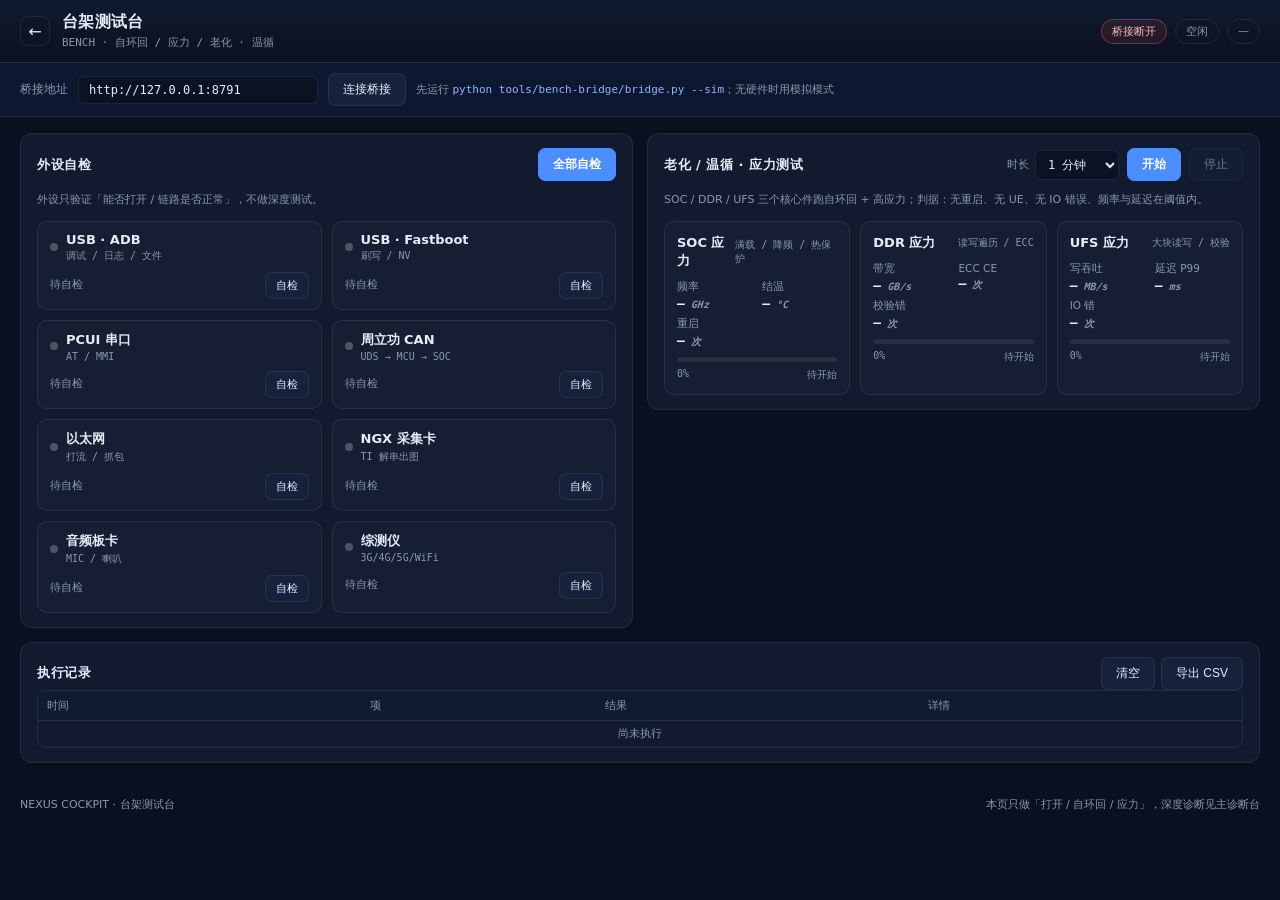
==== bench.html @ 014be73a "feat(bench): 新增台架测试台（外设自检 + SOC/DDR/UFS 应力） - bench.html/js/css：8 类外设一键自检、三核心件应力测试、执行记录与 CSV 导出 - to" ====
<!DOCTYPE html>
<html lang="zh-CN">
<head>
<meta charset="UTF-8">
<meta name="viewport" content="width=device-width, initial-scale=1.0">
<title>台架测试台 · NEXUS COCKPIT</title>
<link rel="stylesheet" href="can.css">
<link rel="stylesheet" href="bench.css">
</head>
<body>
<header class="topbar">
  <div class="brand">
    <a class="back" href="index.html" title="返回诊断台">←</a>
    <div>
      <div class="brand-name">台架测试台</div>
      <div class="brand-sub">BENCH · 自环回 / 应力 / 老化 · 温循</div>
    </div>
  </div>
  <div class="top-status">
    <span class="pill" id="bridgePill">桥接未连接</span>
    <span class="pill" id="runPill">空闲</span>
    <span class="pill" id="modePill">—</span>
  </div>
</header>

<div class="bridge-bar">
  <label>桥接地址</label>
  <input id="bridgeUrl" value="http://127.0.0.1:8791" spellcheck="false">
  <button id="bridgeConnect" class="btn">连接桥接</button>
  <span class="hint">先运行 <code>python tools/bench-bridge/bridge.py --sim</code>；无硬件时用模拟模式</span>
</div>

<main class="layout">
  <section class="panel">
    <div class="panel-head">
      <h2>外设自检</h2>
      <button id="btnSelfAll" class="btn primary">全部自检</button>
    </div>
    <p class="note">外设只验证「能否打开 / 链路是否正常」，不做深度测试。</p>
    <div id="deviceGrid" class="device-grid"></div>
  </section>

  <section class="panel">
    <div class="panel-head">
      <h2>老化 / 温循 · 应力测试</h2>
      <div class="stress-tools">
        <label>时长
          <select id="duration">
            <option value="60">1 分钟</option>
            <option value="600">10 分钟</option>
            <option value="3600">1 小时</option>
            <option value="28800">8 小时</option>
            <option value="86400">24 小时</option>
          </select>
        </label>
        <button id="btnStressStart" class="btn primary">开始</button>
        <button id="btnStressStop" class="btn" disabled>停止</button>
      </div>
    </div>
    <p class="note">SOC / DDR / UFS 三个核心件跑自环回 + 高应力；判据：无重启、无 UE、无 IO 错误、频率与延迟在阈值内。</p>
    <div id="stressGrid" class="stress-grid"></div>
  </section>

  <section class="panel wide">
    <div class="panel-head">
      <h2>执行记录</h2>
      <div class="monitor-tools">
        <button id="btnClearLog" class="btn">清空</button>
        <button id="btnExport" class="btn">导出 CSV</button>
      </div>
    </div>
    <div class="table-wrap short">
      <table class="frame-table">
        <thead><tr><th>时间</th><th>项</th><th>结果</th><th>详情</th></tr></thead>
        <tbody id="logBody"><tr class="empty"><td colspan="4">尚未执行</td></tr></tbody>
      </table>
    </div>
  </section>
</main>

<footer class="foot">
  <span>NEXUS COCKPIT · 台架测试台</span>
  <span>本页只做「打开 / 自环回 / 应力」，深度诊断见主诊断台</span>
</footer>

<script src="bench.js"></script>
</body>
</html>
---- can.css ----
﻿:root {
  --bg: #0b1020;
  --panel: #111a2e;
  --line: rgba(255, 255, 255, 0.08);
  --ink: #e6edf7;
  --muted: #8b98ab;
  --accent: #4c8dff;
  --ok: #3ba776;
  --warn: #e8a33d;
  --rx: #22d3ee;
  --tx: #a3e635;
  --mono: Consolas, "Cascadia Mono", monospace;
}

* { box-sizing: border-box; }
[hidden] { display: none !important; }

body {
  margin: 0;
  background: var(--bg);
  color: var(--ink);
  font-family: "Microsoft YaHei", "PingFang SC", system-ui, sans-serif;
  font-size: 13px;
}

.topbar {
  display: flex; align-items: center; justify-content: space-between;
  padding: 12px 20px; border-bottom: 1px solid var(--line);
  background: linear-gradient(180deg, #101a30, #0b1020);
}
.brand { display: flex; align-items: center; gap: 12px; }
.back {
  display: grid; place-items: center; width: 30px; height: 30px;
  border-radius: 8px; border: 1px solid var(--line); color: var(--ink);
  text-decoration: none; font-size: 16px;
}
.back:hover { border-color: var(--accent); color: var(--accent); }
.brand-name { font-size: 16px; font-weight: 600; letter-spacing: 0.02em; }
.brand-sub { font-family: var(--mono); font-size: 11px; color: var(--muted); margin-top: 2px; }

.top-status { display: flex; gap: 8px; }
.pill {
  padding: 4px 10px; border-radius: 99px; font-size: 11px;
  border: 1px solid var(--line); color: var(--muted);
}
.pill.on { color: #bdf0d4; border-color: rgba(59, 167, 118, 0.5); background: rgba(59, 167, 118, 0.12); }
.pill.off { color: #f3b7b7; border-color: rgba(217, 74, 74, 0.5); background: rgba(217, 74, 74, 0.12); }

.bridge-bar {
  display: flex; align-items: center; gap: 10px;
  padding: 10px 20px; border-bottom: 1px solid var(--line); background: #0e1730;
}
.bridge-bar label { color: var(--muted); font-size: 12px; }
.bridge-bar input {
  width: 240px; padding: 6px 10px; border-radius: 6px;
  border: 1px solid var(--line); background: #0b1224; color: var(--ink);
  font-family: var(--mono); font-size: 12px;
}
.hint { color: var(--muted); font-size: 11px; }
.hint code { font-family: var(--mono); color: #8fb4ff; }

.layout {
  display: grid; grid-template-columns: 320px 380px 1fr;
  gap: 14px; padding: 16px 20px 24px; align-items: start;
}

.panel {
  background: var(--panel); border: 1px solid var(--line);
  border-radius: 12px; padding: 14px 16px;
}
.panel h2 { margin: 0 0 12px; font-size: 13px; font-weight: 600; letter-spacing: 0.04em; }

.form { display: grid; gap: 10px; }
.form label { display: grid; gap: 5px; font-size: 11px; color: var(--muted); }
.form label.check { display: flex; align-items: center; gap: 7px; }
.form input, .form select {
  padding: 7px 10px; border-radius: 6px; border: 1px solid var(--line);
  background: #0b1224; color: var(--ink); font-family: var(--mono); font-size: 12px;
}
.form input:focus, .form select:focus { outline: none; border-color: var(--accent); }

.row { display: flex; flex-wrap: wrap; gap: 8px; margin-top: 12px; }
.btn {
  padding: 7px 14px; border-radius: 7px; border: 1px solid var(--line);
  background: #16223c; color: var(--ink); font-size: 12px; cursor: pointer;
}
.btn:hover { border-color: var(--accent); }
.btn:disabled { opacity: 0.45; cursor: not-allowed; }
.btn.primary { background: var(--accent); border-color: var(--accent); color: #fff; font-weight: 600; }
.btn.quick { font-family: var(--mono); font-size: 11px; padding: 6px 9px; }

.note { margin: 10px 0 0; color: var(--muted); font-size: 11px; line-height: 1.6; }

.monitor { grid-column: 3; min-width: 0; }
.monitor-head { display: flex; align-items: center; justify-content: space-between; gap: 10px; }
.monitor-tools { display: flex; gap: 6px; }
.monitor-tools input {
  width: 220px; padding: 6px 9px; border-radius: 6px; border: 1px solid var(--line);
  background: #0b1224; color: var(--ink); font-family: var(--mono); font-size: 11px;
}

.stats {
  display: flex; gap: 18px; margin: 10px 0 8px;
  font-family: var(--mono); font-size: 11px; color: var(--muted);
}
.stats b { color: var(--ink); font-weight: 600; }

.table-wrap { max-height: 62vh; overflow: auto; border: 1px solid var(--line); border-radius: 8px; }
.frame-table { width: 100%; border-collapse: collapse; font-family: var(--mono); font-size: 11px; }
.frame-table th {
  position: sticky; top: 0; background: #101a30; color: var(--muted);
  font-weight: 500; text-align: left; padding: 7px 9px; border-bottom: 1px solid var(--line);
}
.frame-table td { padding: 5px 9px; border-bottom: 1px solid rgba(255, 255, 255, 0.04); }
.frame-table tbody tr:hover { background: rgba(76, 141, 255, 0.07); }
.frame-table .dir-rx { color: var(--rx); }
.frame-table .dir-tx { color: var(--tx); }
.frame-table .empty { color: var(--muted); text-align: center; }
.frame-table .data { letter-spacing: 0.06em; }

.foot {
  display: flex; justify-content: space-between;
  padding: 10px 20px 16px; color: var(--muted); font-size: 11px;
}
.foot code { font-family: var(--mono); color: #8fb4ff; }

@media (max-width: 1200px) {
  .layout { grid-template-columns: 1fr 1fr; }
  .monitor { grid-column: 1 / -1; }
}
---- bench.css ----
/* 台架页专用样式，复用 can.css 的 token 与基础组件 */

.layout { grid-template-columns: 1fr 1fr; align-items: start; }
.panel.wide { grid-column: 1 / -1; }
.panel-head { display: flex; align-items: center; justify-content: space-between; gap: 10px; }
.panel-head h2 { margin: 0; }
.stress-tools { display: flex; align-items: center; gap: 8px; }
.stress-tools label { display: flex; align-items: center; gap: 6px; font-size: 11px; color: var(--muted); }
.stress-tools select {
  padding: 6px 8px; border-radius: 6px; border: 1px solid var(--line);
  background: #0b1224; color: var(--ink); font-family: var(--mono); font-size: 12px;
}

.device-grid { display: grid; grid-template-columns: repeat(2, 1fr); gap: 10px; margin-top: 12px; }
.device {
  border: 1px solid var(--line); border-radius: 10px; padding: 10px 12px;
  background: rgba(255, 255, 255, 0.02);
}
.device-head { display: flex; align-items: center; gap: 8px; }
.device-name { font-size: 13px; font-weight: 600; }
.device-sub { font-size: 10px; color: var(--muted); margin-top: 2px; font-family: var(--mono); }
.device-body { display: flex; align-items: center; justify-content: space-between; margin-top: 9px; gap: 8px; }
.device-detail { font-size: 10.5px; color: var(--muted); line-height: 1.5; flex: 1; min-height: 16px; }
.device .btn { padding: 5px 10px; font-size: 11px; }

.dot { width: 8px; height: 8px; border-radius: 50%; background: #4b5563; flex: 0 0 auto; }
.dot.ok { background: var(--ok); box-shadow: 0 0 6px rgba(59, 167, 118, 0.7); }
.dot.fail { background: #d94a4a; box-shadow: 0 0 6px rgba(217, 74, 74, 0.7); }
.dot.busy { background: var(--warn); animation: pulse 1s infinite; }
@keyframes pulse { 50% { opacity: 0.35; } }

.stress-grid { display: grid; grid-template-columns: repeat(3, 1fr); gap: 10px; margin-top: 12px; }
.stress {
  border: 1px solid var(--line); border-radius: 10px; padding: 12px;
  background: rgba(255, 255, 255, 0.02);
}
.stress-title { display: flex; align-items: center; justify-content: space-between; }
.stress-title b { font-size: 13px; }
.stress-title span { font-family: var(--mono); font-size: 10px; color: var(--muted); }
.stress-metrics { display: grid; grid-template-columns: 1fr 1fr; gap: 6px 10px; margin: 10px 0 8px; }
.stress-metrics div { font-size: 10.5px; color: var(--muted); }
.stress-metrics b { display: block; font-family: var(--mono); font-size: 13px; color: var(--ink); margin-top: 2px; }
.bar { height: 5px; border-radius: 99px; background: rgba(255, 255, 255, 0.08); overflow: hidden; }
.bar i { display: block; height: 100%; width: 0%; background: var(--accent); transition: width 0.3s; }
.stress-foot { display: flex; justify-content: space-between; font-size: 10px; color: var(--muted); margin-top: 6px; font-family: var(--mono); }

.table-wrap.short { max-height: 260px; }
.log-fail { color: #ff9a9a; }
.log-ok { color: #9ae6b4; }
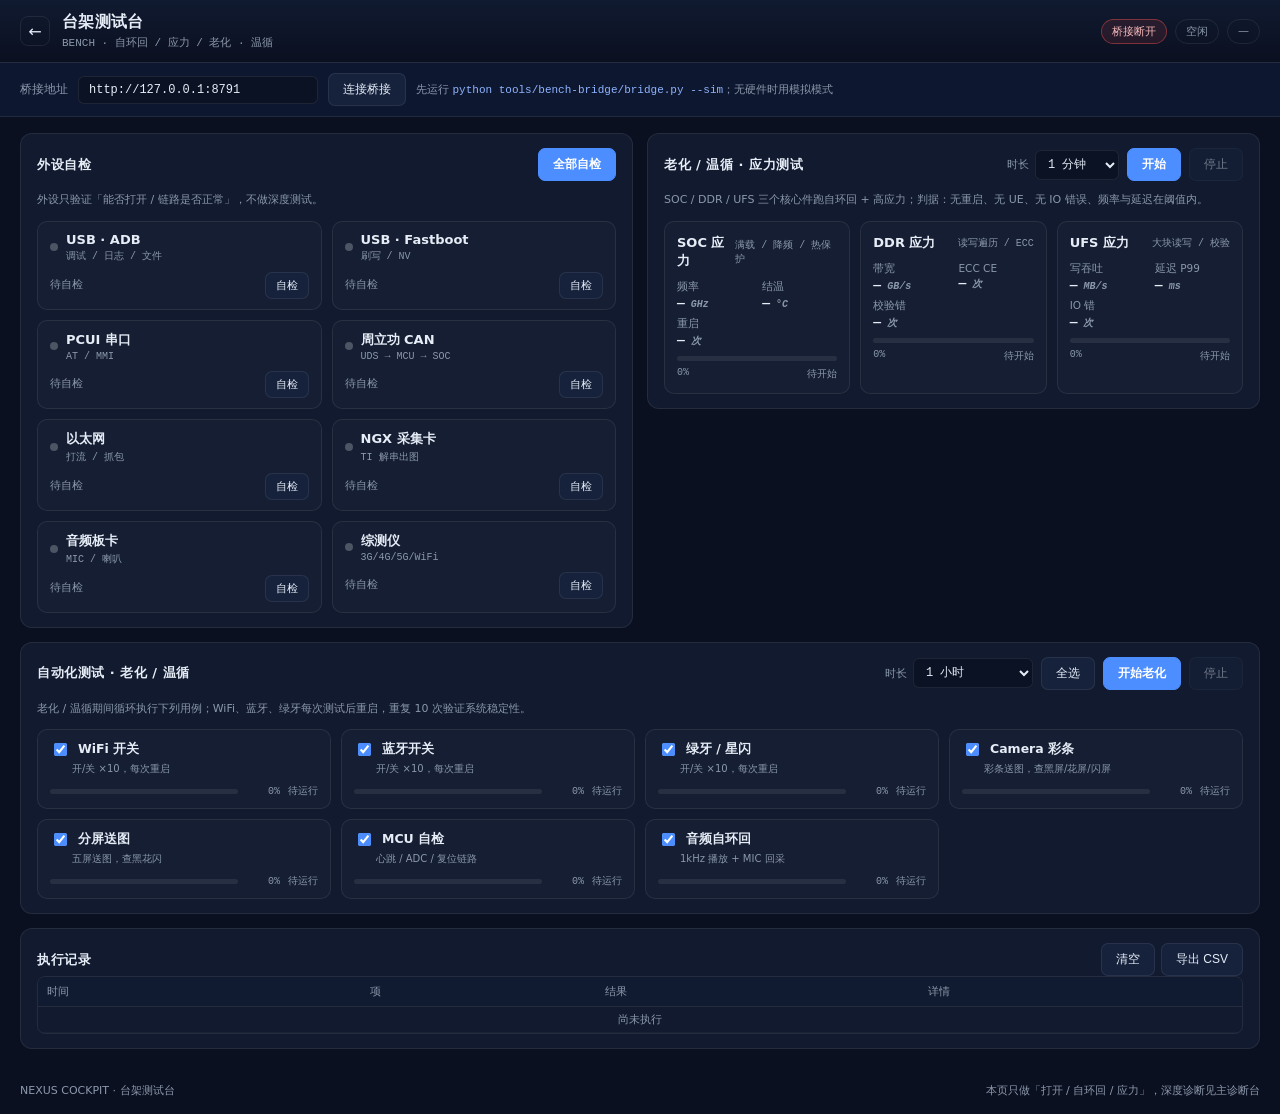
==== commit 51b8cae3: "feat(bench): 新增自动化用例与老化循环 - 7 个用例：WiFi/蓝牙/绿牙 开关×10（每次重启）、Camera 彩条、分屏送图、MCU 自检、音频自环回 - 老化/温循模式：按选定用例" ====
--- a/bench.html
+++ b/bench.html
@@ -63,6 +63,28 @@
 
   <section class="panel wide">
     <div class="panel-head">
+      <h2>自动化测试 · 老化 / 温循</h2>
+      <div class="stress-tools">
+        <label>时长
+          <select id="suiteDuration">
+            <option value="600">10 分钟</option>
+            <option value="3600" selected>1 小时</option>
+            <option value="28800">8 小时</option>
+            <option value="86400">24 小时</option>
+            <option value="20">20 秒（演示）</option>
+          </select>
+        </label>
+        <button id="btnSelectAll" class="btn">全选</button>
+        <button id="btnSuiteStart" class="btn primary">开始老化</button>
+        <button id="btnSuiteStop" class="btn" disabled>停止</button>
+      </div>
+    </div>
+    <p class="note">老化 / 温循期间循环执行下列用例；WiFi、蓝牙、绿牙每次测试后重启，重复 10 次验证系统稳定性。</p>
+    <div id="caseGrid" class="case-grid"></div>
+  </section>
+
+  <section class="panel wide">
+    <div class="panel-head">
       <h2>执行记录</h2>
       <div class="monitor-tools">
         <button id="btnClearLog" class="btn">清空</button>
--- a/bench.css
+++ b/bench.css
@@ -47,3 +47,20 @@
 .table-wrap.short { max-height: 260px; }
 .log-fail { color: #ff9a9a; }
 .log-ok { color: #9ae6b4; }
+
+/* 自动化用例 */
+.case-grid { display: grid; grid-template-columns: repeat(4, 1fr); gap: 10px; margin-top: 12px; }
+.case {
+  border: 1px solid var(--line); border-radius: 10px; padding: 10px 12px;
+  background: rgba(255, 255, 255, 0.02);
+}
+.case-head { display: flex; align-items: center; gap: 8px; }
+.case-head input { accent-color: var(--accent); }
+.case-name { font-size: 12.5px; font-weight: 600; }
+.case-sub { font-size: 10px; color: var(--muted); margin: 3px 0 8px 22px; line-height: 1.4; }
+.case-body { display: flex; align-items: center; gap: 8px; }
+.case-pct { font-family: var(--mono); font-size: 10px; color: var(--muted); width: 34px; text-align: right; }
+.case-state { font-size: 10px; margin-left: auto; color: var(--muted); font-family: var(--mono); }
+.case-state.pass { color: #9ae6b4; }
+.case-state.fail { color: #ff9a9a; }
+.case-state.reboot { color: var(--warn); }
